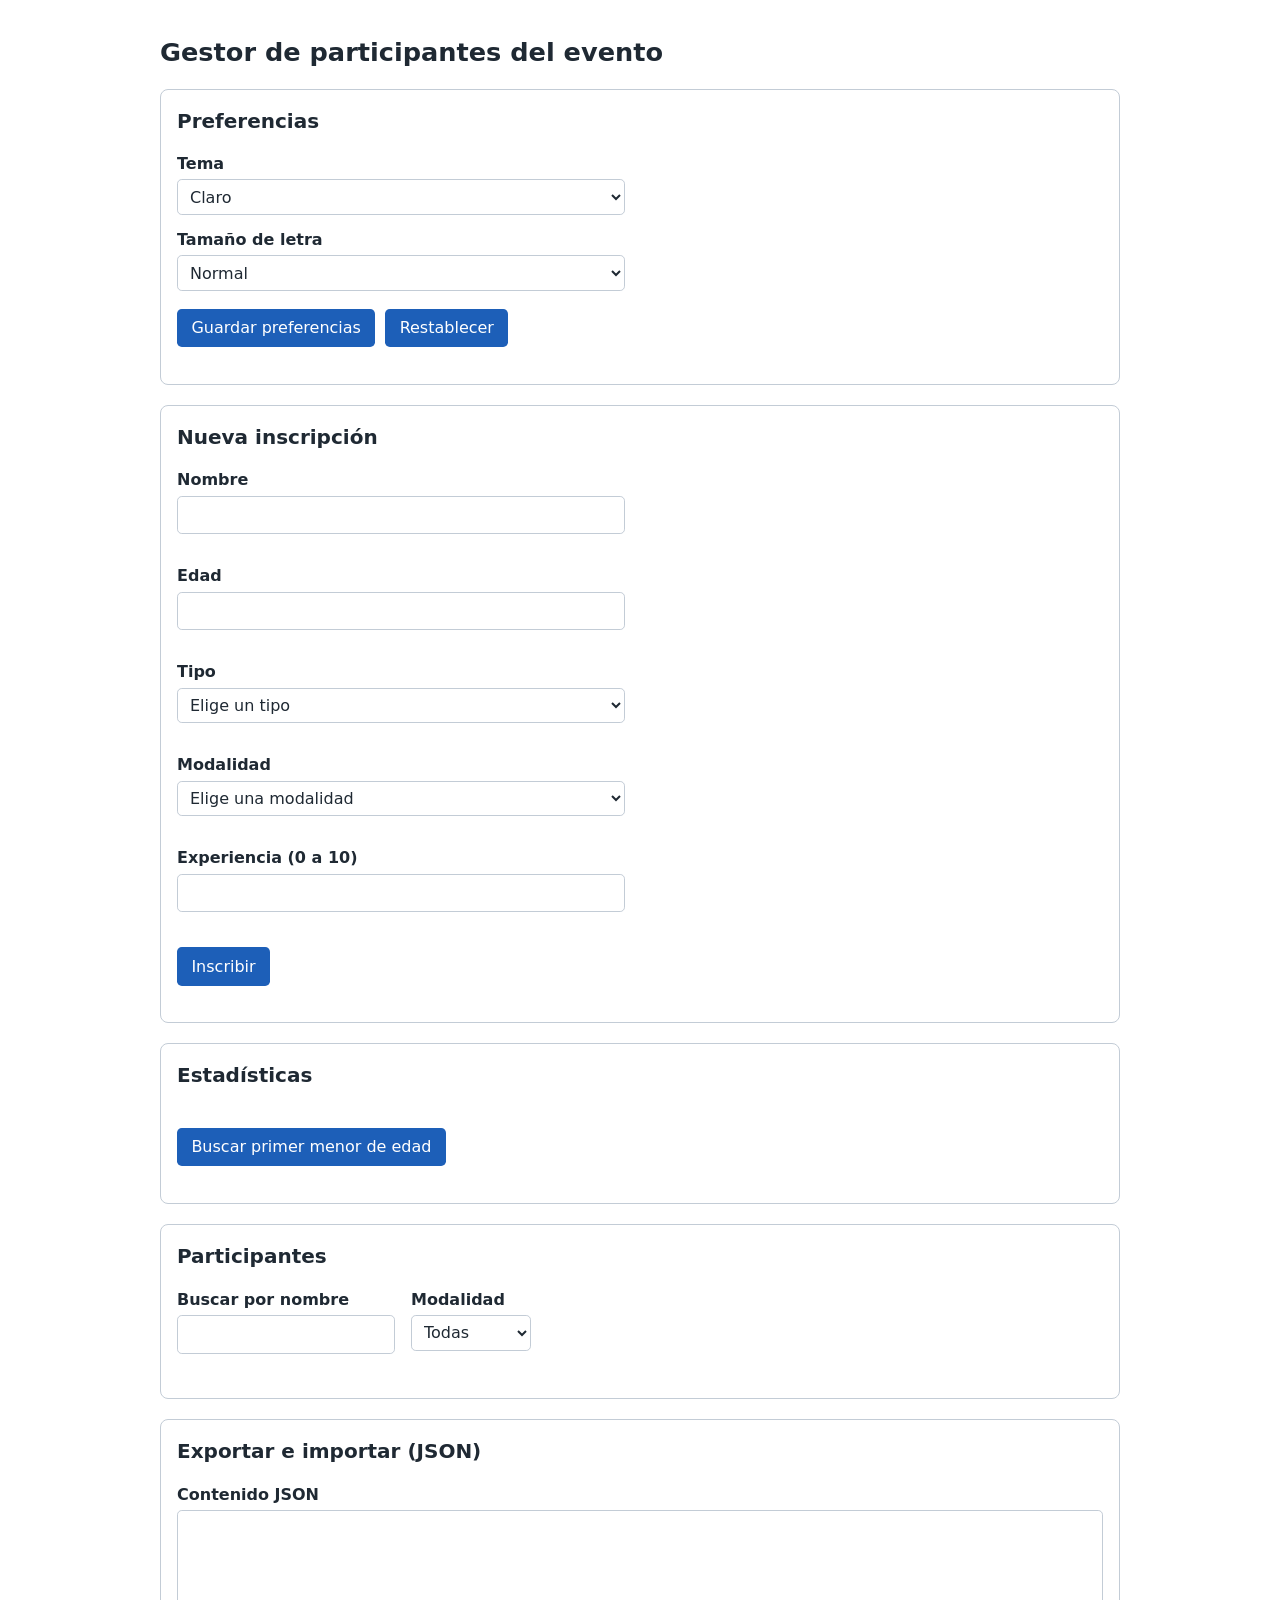
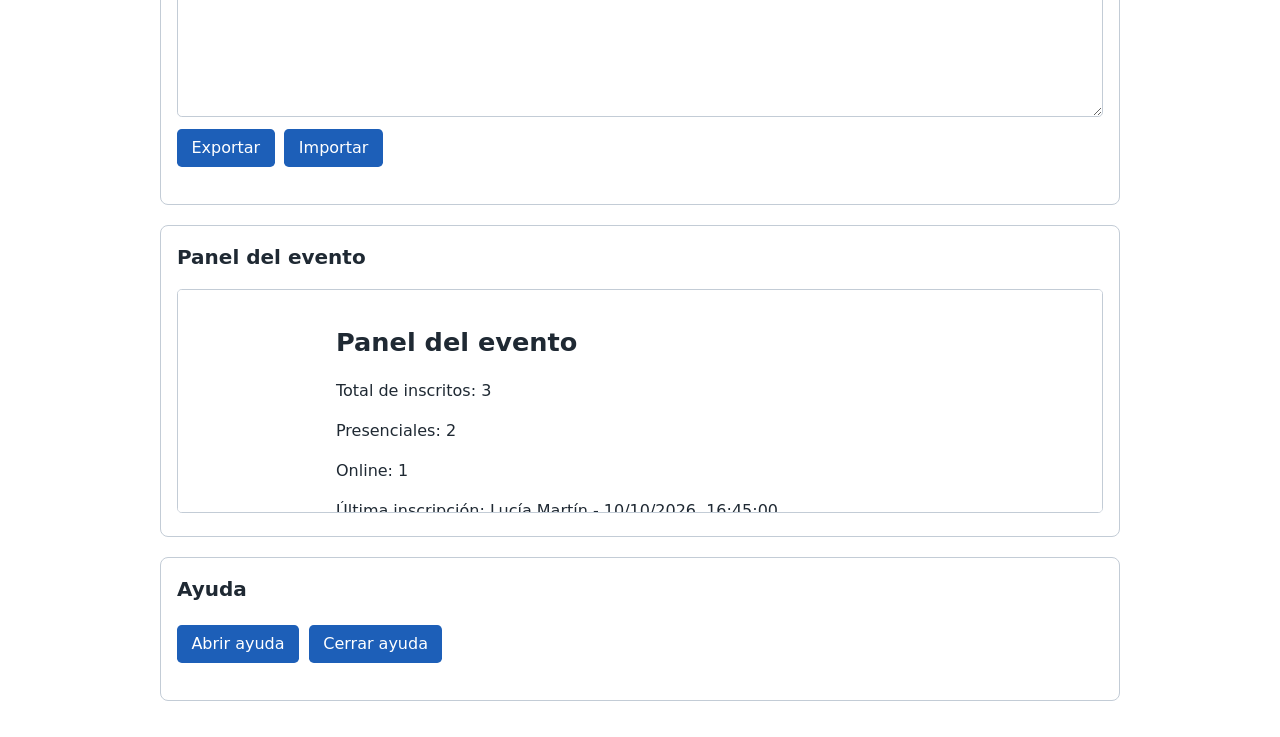
==== gestor-participantes/index.html @ ed471074 "Add files via upload" ====
<!doctype html>
<html lang="es">
<head>
  <meta charset="utf-8">
  <meta name="viewport" content="width=device-width, initial-scale=1">
  <title>Gestor de participantes</title>
  <link rel="stylesheet" href="css/styles.css">
  <script src="js/validacion.js" defer></script>
  <script src="js/cookies.js" defer></script>
  <script src="js/app.js" defer></script>
</head>
<body>
  <header>
    <h1>Gestor de participantes del evento</h1>
  </header>

  <main>
    <!-- PREFERENCIAS (cookies) -->
    <section aria-labelledby="t-pref">
      <h2 id="t-pref">Preferencias</h2>
      <form id="form-preferencias">
        <div class="campo">
          <label for="tema">Tema</label>
          <select id="tema">
            <option value="claro">Claro</option>
            <option value="oscuro">Oscuro</option>
          </select>
        </div>
        <div class="campo">
          <label for="tamano">Tamaño de letra</label>
          <select id="tamano">
            <option value="normal">Normal</option>
            <option value="grande">Grande</option>
          </select>
        </div>
        <button type="submit">Guardar preferencias</button>
        <button type="button" id="btn-restablecer">Restablecer</button>
      </form>
      <p id="estado-preferencias" role="status"></p>
    </section>

    <!-- ALTA -->
    <section aria-labelledby="t-alta">
      <h2 id="t-alta">Nueva inscripción</h2>
      <form id="form-alta" novalidate>
        <div class="campo">
          <label for="nombre">Nombre</label>
          <input id="nombre" type="text">
          <span class="error-campo" id="error-nombre"></span>
        </div>
        <div class="campo">
          <label for="edad">Edad</label>
          <input id="edad" type="text" inputmode="numeric">
          <span class="error-campo" id="error-edad"></span>
        </div>
        <div class="campo">
          <label for="tipo">Tipo</label>
          <select id="tipo">
            <option value="">Elige un tipo</option>
            <option value="estudiante">Estudiante</option>
            <option value="profesional">Profesional</option>
            <option value="invitado">Invitado</option>
          </select>
          <span class="error-campo" id="error-tipo"></span>
        </div>
        <div class="campo">
          <label for="modalidad">Modalidad</label>
          <select id="modalidad">
            <option value="">Elige una modalidad</option>
            <option value="presencial">Presencial</option>
            <option value="online">Online</option>
          </select>
          <span class="error-campo" id="error-modalidad"></span>
        </div>
        <div class="campo">
          <label for="experiencia">Experiencia (0 a 10)</label>
          <input id="experiencia" type="text" inputmode="decimal">
          <span class="error-campo" id="error-experiencia"></span>
        </div>
        <button type="submit">Inscribir</button>
      </form>
      <p id="resumen-errores" class="error-resumen" role="alert"></p>
    </section>

    <!-- ESTADÍSTICAS -->
    <section aria-labelledby="t-stats">
      <h2 id="t-stats">Estadísticas</h2>
      <dl id="estadisticas" class="stats"></dl>
      <button type="button" id="btn-primer-menor">Buscar primer menor de edad</button>
      <p id="resultado-menor" role="status"></p>
    </section>

    <!-- LISTADO -->
    <section aria-labelledby="t-lista">
      <h2 id="t-lista">Participantes</h2>
      <div class="filtros">
        <div class="campo">
          <label for="busqueda">Buscar por nombre</label>
          <input id="busqueda" type="search">
        </div>
        <div class="campo">
          <label for="filtro-modalidad">Modalidad</label>
          <select id="filtro-modalidad">
            <option value="todas">Todas</option>
            <option value="presencial">Presencial</option>
            <option value="online">Online</option>
          </select>
        </div>
      </div>
      <p id="mensaje-lista" role="status"></p>
      <div id="lista" class="lista"></div>
    </section>

    <!-- JSON -->
    <section aria-labelledby="t-json">
      <h2 id="t-json">Exportar e importar (JSON)</h2>
      <label for="json-texto">Contenido JSON</label>
      <textarea id="json-texto" rows="8"></textarea>
      <button type="button" id="btn-exportar">Exportar</button>
      <button type="button" id="btn-importar">Importar</button>
      <p id="mensaje-json" role="status"></p>
    </section>

    <!-- IFRAME -->
    <section aria-labelledby="t-panel">
      <h2 id="t-panel">Panel del evento</h2>
      <iframe id="panel" src="panel.html" title="Panel del evento con total de inscritos y última inscripción"></iframe>
    </section>

    <!-- AYUDA -->
    <section aria-labelledby="t-ayuda">
      <h2 id="t-ayuda">Ayuda</h2>
      <button type="button" id="btn-abrir-ayuda">Abrir ayuda</button>
      <button type="button" id="btn-cerrar-ayuda">Cerrar ayuda</button>
      <p id="estado-ayuda" role="status"></p>
    </section>
  </main>
</body>
</html>
---- gestor-participantes/css/styles.css ----
:root {
  --fondo: #ffffff;
  --texto: #1f2933;
  --suave: #f1f4f8;
  --borde: #c3ccd6;
  --acento: #1d5fb8;
  --error: #a01818;
  --ok: #247340;
  --aviso: #a66b00;
}

body.oscuro {
  --fondo: #1a1d23;
  --texto: #eef1f5;
  --suave: #262a33;
  --borde: #444b57;
  --acento: #7db4ff;
  --error: #ff8a8a;
  --ok: #6fd392;
  --aviso: #ffc266;
}

* { box-sizing: border-box; }

body {
  font-family: system-ui, sans-serif;
  font-size: 1rem;
  line-height: 1.5;
  color: var(--texto);
  background: var(--fondo);
  margin: 0;
  padding: 1rem;
}
body.grande { font-size: 1.25rem; }

header, main { max-width: 60rem; margin: 0 auto; }
h1 { font-size: 1.6em; }
h2 { font-size: 1.25em; margin-top: 0; }

section {
  border: 1px solid var(--borde);
  border-radius: 0.5rem;
  padding: 1rem;
  margin-bottom: 1.25rem;
}

/* Formularios */
.campo { margin-bottom: 0.8rem; }
label { display: block; font-weight: 600; margin-bottom: 0.2rem; }
input, select, textarea, button {
  font: inherit;
  color: inherit;
}
input, select, textarea {
  width: 100%;
  max-width: 28rem;
  padding: 0.4rem 0.5rem;
  background: var(--fondo);
  border: 1px solid var(--borde);
  border-radius: 0.3rem;
}
textarea { max-width: 100%; font-family: monospace; }
button {
  padding: 0.45rem 0.9rem;
  margin: 0.3rem 0.3rem 0.3rem 0;
  background: var(--acento);
  color: var(--fondo);
  border: 0;
  border-radius: 0.3rem;
  cursor: pointer;
}
button:hover { opacity: 0.9; }
:focus-visible { outline: 3px solid var(--aviso); outline-offset: 2px; }

/* Errores */
.error-campo { display: block; color: var(--error); font-size: 0.9em; min-height: 1.2em; }
.error-resumen { color: var(--error); font-weight: 600; }
.campo-invalido { border-color: var(--error); }
.exito { color: var(--ok); }
.error { color: var(--error); }

/* Estadísticas */
.stats {
  display: grid;
  grid-template-columns: repeat(auto-fit, minmax(13rem, 1fr));
  gap: 0.6rem;
  margin: 0 0 1rem;
}
.stats div { background: var(--suave); padding: 0.5rem 0.7rem; border-radius: 0.3rem; }
.stats dt { font-size: 0.85em; }
.stats dd { margin: 0; font-weight: 700; }

/* Filtros y listado */
.filtros { display: flex; flex-wrap: wrap; gap: 1rem; }
.lista {
  display: grid;
  grid-template-columns: repeat(auto-fill, minmax(16rem, 1fr));
  gap: 0.8rem;
}

/* Tarjetas */
.tarjeta {
  background: var(--suave);
  border: 1px solid var(--borde);
  border-left-width: 0.5rem;
  border-radius: 0.4rem;
  padding: 0.8rem;
}
.tarjeta h3 { margin: 0 0 0.4rem; font-size: 1.1em; }
.tarjeta p { margin: 0.2rem 0; }
.tarjeta.menor { border-left-color: var(--aviso); }
.tarjeta.mayor { border-left-color: var(--ok); }
.tarjeta.online { border-top: 3px dashed var(--acento); }
.tarjeta.presencial { border-top: 3px solid var(--acento); }

/* Iframe */
iframe {
  width: 100%;
  height: 14rem;
  border: 1px solid var(--borde);
  border-radius: 0.3rem;
}

/* Páginas panel.html y ayuda.html */
.body-panel { max-width: 40rem; margin: 0 auto; }
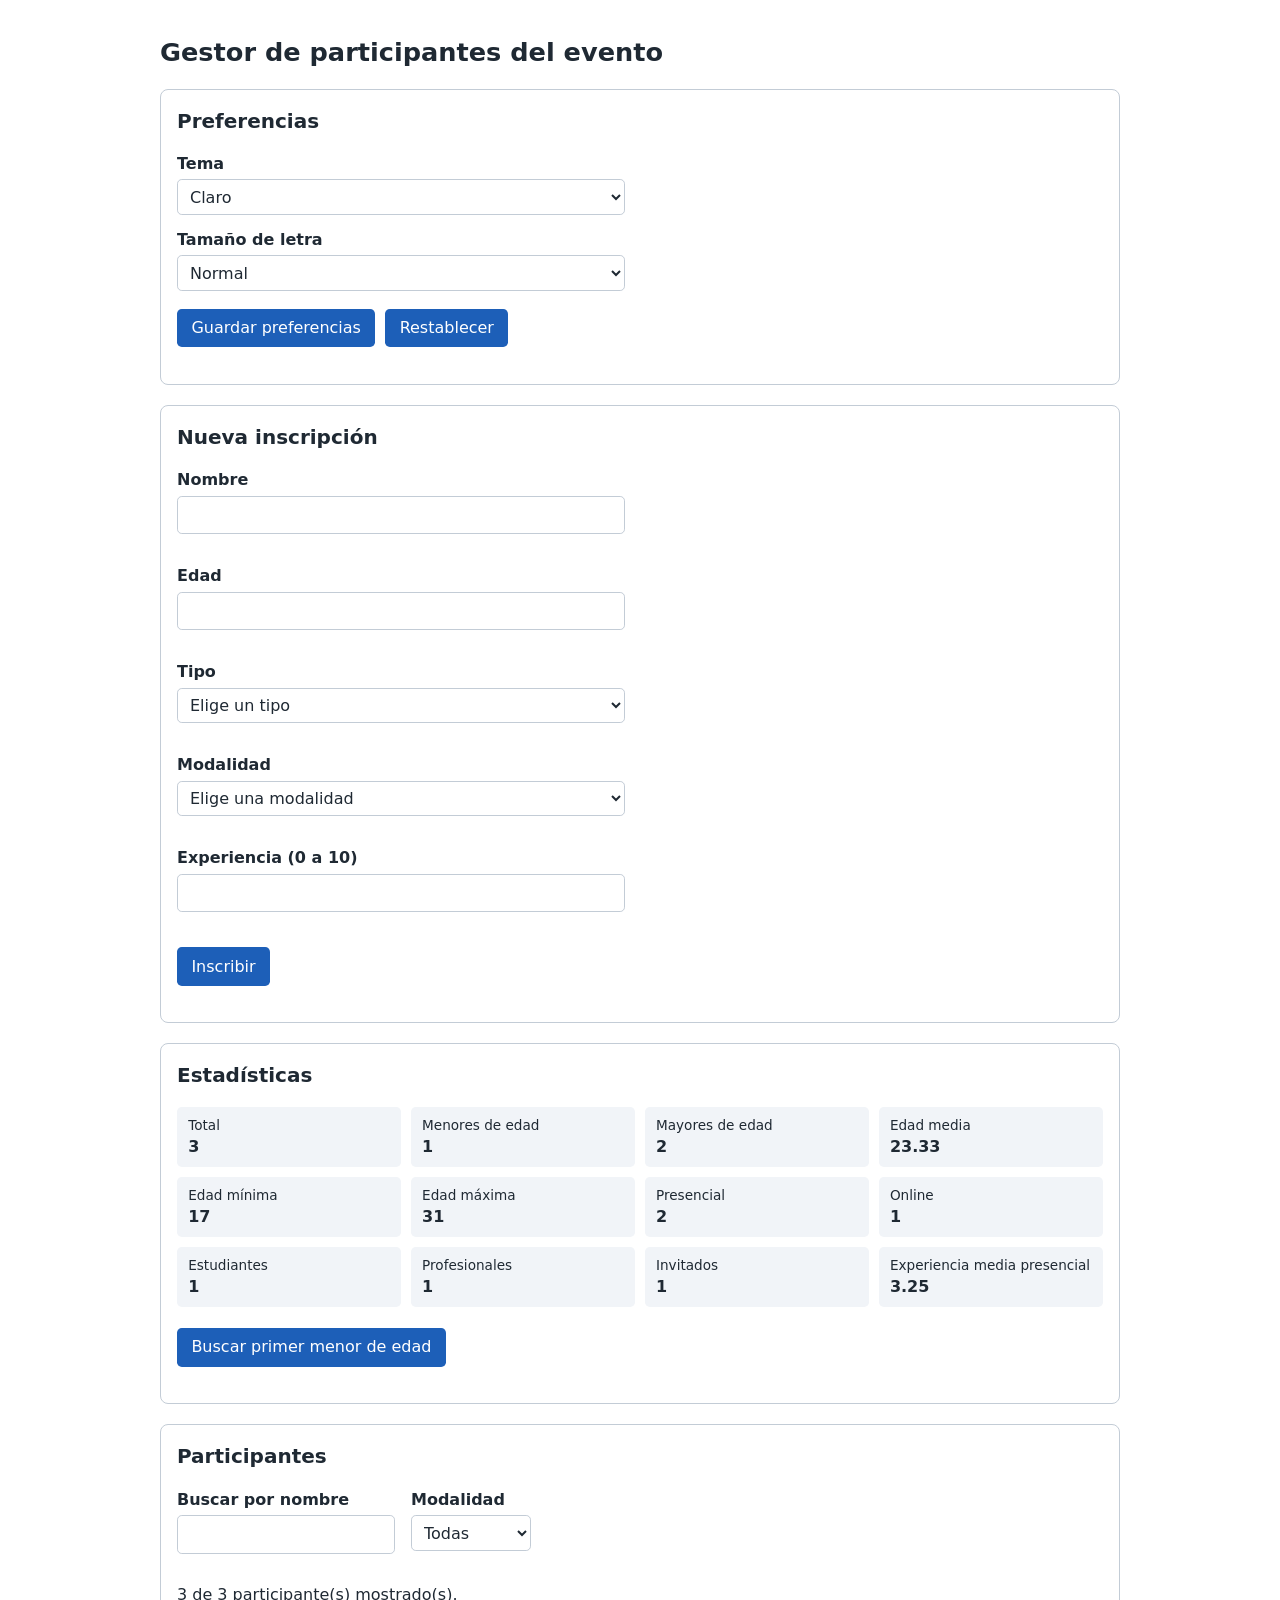
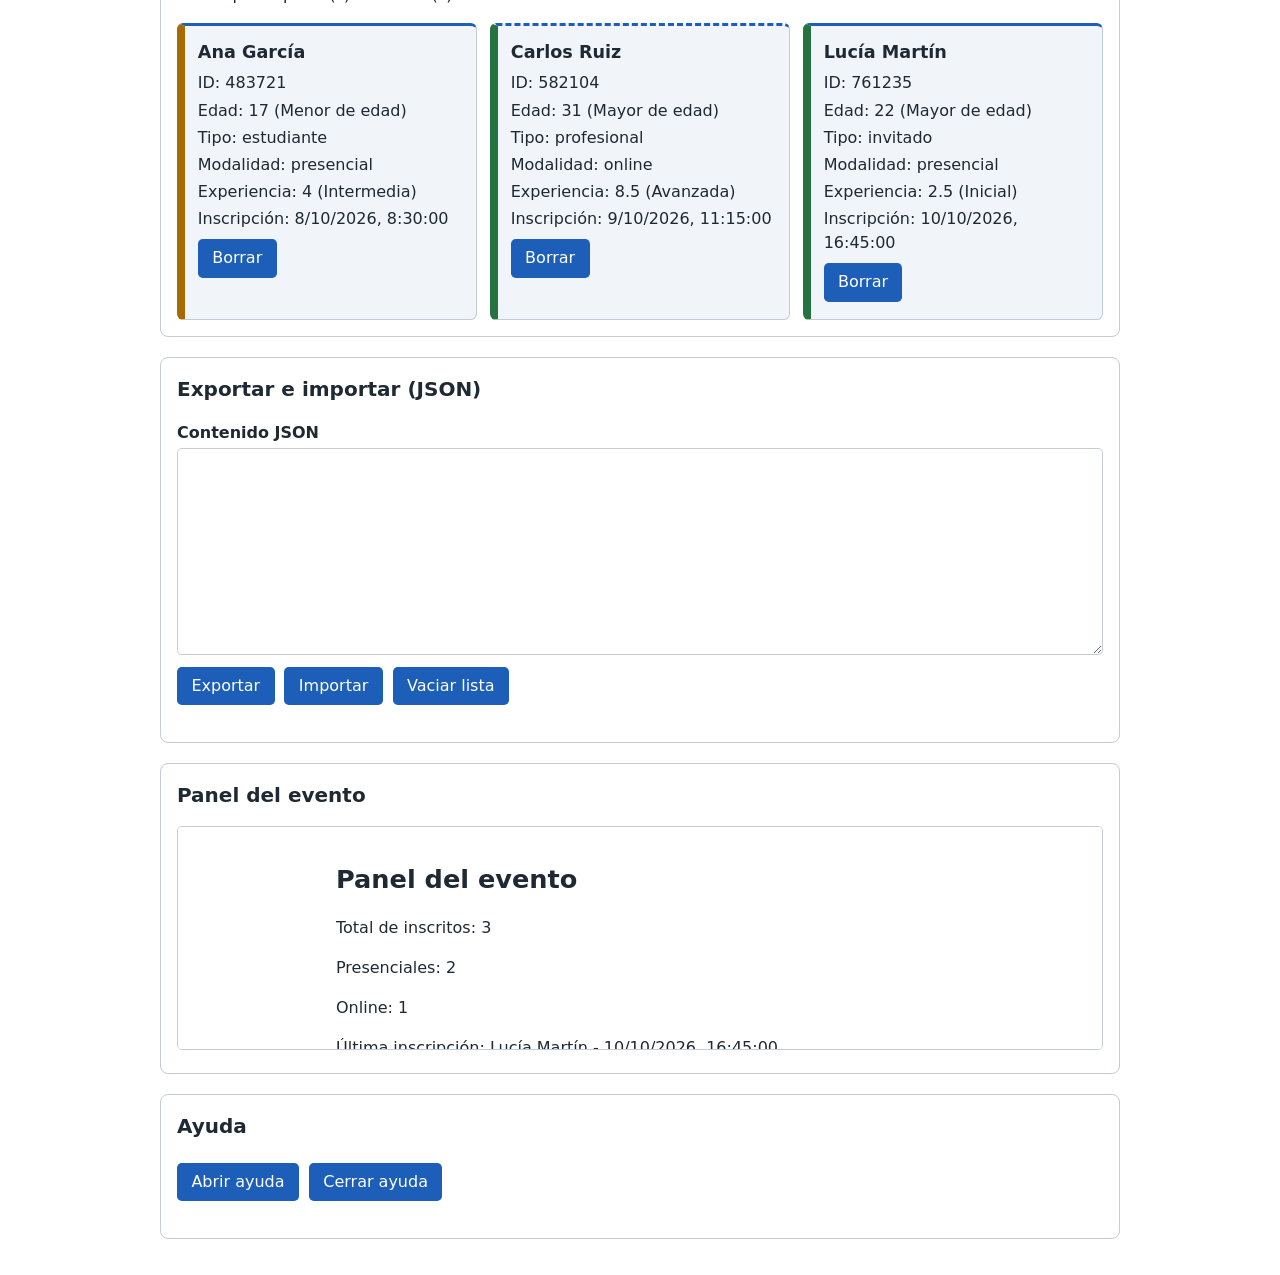
==== commit 38d2219a: "Add files via upload" ====
--- a/gestor-participantes/index.html
+++ b/gestor-participantes/index.html
@@ -1,139 +1,141 @@
-<!doctype html>
-<html lang="es">
-<head>
-  <meta charset="utf-8">
-  <meta name="viewport" content="width=device-width, initial-scale=1">
-  <title>Gestor de participantes</title>
-  <link rel="stylesheet" href="css/styles.css">
-  <script src="js/validacion.js" defer></script>
-  <script src="js/cookies.js" defer></script>
-  <script src="js/app.js" defer></script>
-</head>
-<body>
-  <header>
-    <h1>Gestor de participantes del evento</h1>
-  </header>
-
-  <main>
-    <!-- PREFERENCIAS (cookies) -->
-    <section aria-labelledby="t-pref">
-      <h2 id="t-pref">Preferencias</h2>
-      <form id="form-preferencias">
-        <div class="campo">
-          <label for="tema">Tema</label>
-          <select id="tema">
-            <option value="claro">Claro</option>
-            <option value="oscuro">Oscuro</option>
-          </select>
-        </div>
-        <div class="campo">
-          <label for="tamano">Tamaño de letra</label>
-          <select id="tamano">
-            <option value="normal">Normal</option>
-            <option value="grande">Grande</option>
-          </select>
-        </div>
-        <button type="submit">Guardar preferencias</button>
-        <button type="button" id="btn-restablecer">Restablecer</button>
-      </form>
-      <p id="estado-preferencias" role="status"></p>
-    </section>
-
-    <!-- ALTA -->
-    <section aria-labelledby="t-alta">
-      <h2 id="t-alta">Nueva inscripción</h2>
-      <form id="form-alta" novalidate>
-        <div class="campo">
-          <label for="nombre">Nombre</label>
-          <input id="nombre" type="text">
-          <span class="error-campo" id="error-nombre"></span>
-        </div>
-        <div class="campo">
-          <label for="edad">Edad</label>
-          <input id="edad" type="text" inputmode="numeric">
-          <span class="error-campo" id="error-edad"></span>
-        </div>
-        <div class="campo">
-          <label for="tipo">Tipo</label>
-          <select id="tipo">
-            <option value="">Elige un tipo</option>
-            <option value="estudiante">Estudiante</option>
-            <option value="profesional">Profesional</option>
-            <option value="invitado">Invitado</option>
-          </select>
-          <span class="error-campo" id="error-tipo"></span>
-        </div>
-        <div class="campo">
-          <label for="modalidad">Modalidad</label>
-          <select id="modalidad">
-            <option value="">Elige una modalidad</option>
-            <option value="presencial">Presencial</option>
-            <option value="online">Online</option>
-          </select>
-          <span class="error-campo" id="error-modalidad"></span>
-        </div>
-        <div class="campo">
-          <label for="experiencia">Experiencia (0 a 10)</label>
-          <input id="experiencia" type="text" inputmode="decimal">
-          <span class="error-campo" id="error-experiencia"></span>
-        </div>
-        <button type="submit">Inscribir</button>
-      </form>
-      <p id="resumen-errores" class="error-resumen" role="alert"></p>
-    </section>
-
-    <!-- ESTADÍSTICAS -->
-    <section aria-labelledby="t-stats">
-      <h2 id="t-stats">Estadísticas</h2>
-      <dl id="estadisticas" class="stats"></dl>
-      <button type="button" id="btn-primer-menor">Buscar primer menor de edad</button>
-      <p id="resultado-menor" role="status"></p>
-    </section>
-
-    <!-- LISTADO -->
-    <section aria-labelledby="t-lista">
-      <h2 id="t-lista">Participantes</h2>
-      <div class="filtros">
-        <div class="campo">
-          <label for="busqueda">Buscar por nombre</label>
-          <input id="busqueda" type="search">
-        </div>
-        <div class="campo">
-          <label for="filtro-modalidad">Modalidad</label>
-          <select id="filtro-modalidad">
-            <option value="todas">Todas</option>
-            <option value="presencial">Presencial</option>
-            <option value="online">Online</option>
-          </select>
-        </div>
-      </div>
-      <p id="mensaje-lista" role="status"></p>
-      <div id="lista" class="lista"></div>
-    </section>
-
-    <!-- JSON -->
-    <section aria-labelledby="t-json">
-      <h2 id="t-json">Exportar e importar (JSON)</h2>
-      <label for="json-texto">Contenido JSON</label>
-      <textarea id="json-texto" rows="8"></textarea>
-      <button type="button" id="btn-exportar">Exportar</button>
-      <button type="button" id="btn-importar">Importar</button>
-      <p id="mensaje-json" role="status"></p>
-    </section>
-
-    <!-- IFRAME -->
-    <section aria-labelledby="t-panel">
-      <h2 id="t-panel">Panel del evento</h2>
-      <iframe id="panel" src="panel.html" title="Panel del evento con total de inscritos y última inscripción"></iframe>
-    </section>
-
-    <!-- AYUDA -->
-    <section aria-labelledby="t-ayuda">
-      <h2 id="t-ayuda">Ayuda</h2>
-      <button type="button" id="btn-abrir-ayuda">Abrir ayuda</button>
-      <button type="button" id="btn-cerrar-ayuda">Cerrar ayuda</button>
-      <p id="estado-ayuda" role="status"></p>
-    </section>
-  </main>
-</body>
+<!doctype html>
+<html lang="es">
+<head>
+  <meta charset="utf-8">
+  <meta name="viewport" content="width=device-width, initial-scale=1">
+  <title>Gestor de participantes</title>
+  <link rel="stylesheet" href="css/styles.css">
+  <script src="js/validacion.js" defer></script>
+  <script src="js/cookies.js" defer></script>
+  <script src="js/app.js" defer></script>
+</head>
+<body>
+  <header>
+    <h1>Gestor de participantes del evento</h1>
+  </header>
+
+  <main>
+    <!-- PREFERENCIAS (cookies) -->
+    <section aria-labelledby="t-pref">
+      <h2 id="t-pref">Preferencias</h2>
+      <form id="form-preferencias">
+        <div class="campo">
+          <label for="tema">Tema</label>
+          <select id="tema">
+            <option value="claro">Claro</option>
+            <option value="oscuro">Oscuro</option>
+          </select>
+        </div>
+        <div class="campo">
+          <label for="tamano">Tamaño de letra</label>
+          <select id="tamano">
+            <option value="normal">Normal</option>
+            <option value="grande">Grande</option>
+          </select>
+        </div>
+        <button type="submit">Guardar preferencias</button>
+        <button type="button" id="btn-restablecer">Restablecer</button>
+      </form>
+      <p id="estado-preferencias" role="status"></p>
+    </section>
+
+    <!-- ALTA -->
+    <section aria-labelledby="t-alta">
+      <h2 id="t-alta">Nueva inscripción</h2>
+      <form id="form-alta" novalidate>
+        <div class="campo">
+          <label for="nombre">Nombre</label>
+          <input id="nombre" type="text" aria-describedby="error-nombre">
+          <span class="error-campo" id="error-nombre"></span>
+        </div>
+        <div class="campo">
+          <label for="edad">Edad</label>
+          <input id="edad" type="text" aria-describedby="error-edad" inputmode="numeric">
+          <span class="error-campo" id="error-edad"></span>
+        </div>
+        <div class="campo">
+          <label for="tipo">Tipo</label>
+          <select id="tipo" aria-describedby="error-tipo">
+            <option value="">Elige un tipo</option>
+            <option value="estudiante">Estudiante</option>
+            <option value="profesional">Profesional</option>
+            <option value="invitado">Invitado</option>
+          </select>
+          <span class="error-campo" id="error-tipo"></span>
+        </div>
+        <div class="campo">
+          <label for="modalidad">Modalidad</label>
+          <select id="modalidad" aria-describedby="error-modalidad">
+            <option value="">Elige una modalidad</option>
+            <option value="presencial">Presencial</option>
+            <option value="online">Online</option>
+          </select>
+          <span class="error-campo" id="error-modalidad"></span>
+        </div>
+        <div class="campo">
+          <label for="experiencia">Experiencia (0 a 10)</label>
+          <input id="experiencia" type="text" aria-describedby="error-experiencia" inputmode="decimal">
+          <span class="error-campo" id="error-experiencia"></span>
+        </div>
+        <button type="submit">Inscribir</button>
+      </form>
+      <p id="resumen-errores" class="error-resumen" role="alert"></p>
+      <p id="mensaje-alta" role="status"></p>
+    </section>
+
+    <!-- ESTADÍSTICAS -->
+    <section aria-labelledby="t-stats">
+      <h2 id="t-stats">Estadísticas</h2>
+      <dl id="estadisticas" class="stats"></dl>
+      <button type="button" id="btn-primer-menor">Buscar primer menor de edad</button>
+      <p id="resultado-menor" role="status"></p>
+    </section>
+
+    <!-- LISTADO -->
+    <section aria-labelledby="t-lista">
+      <h2 id="t-lista">Participantes</h2>
+      <div class="filtros">
+        <div class="campo">
+          <label for="busqueda">Buscar por nombre</label>
+          <input id="busqueda" type="search">
+        </div>
+        <div class="campo">
+          <label for="filtro-modalidad">Modalidad</label>
+          <select id="filtro-modalidad">
+            <option value="todas">Todas</option>
+            <option value="presencial">Presencial</option>
+            <option value="online">Online</option>
+          </select>
+        </div>
+      </div>
+      <p id="mensaje-lista" role="status"></p>
+      <div id="lista" class="lista"></div>
+    </section>
+
+    <!-- JSON -->
+    <section aria-labelledby="t-json">
+      <h2 id="t-json">Exportar e importar (JSON)</h2>
+      <label for="json-texto">Contenido JSON</label>
+      <textarea id="json-texto" rows="8"></textarea>
+      <button type="button" id="btn-exportar">Exportar</button>
+      <button type="button" id="btn-importar">Importar</button>
+      <button type="button" id="btn-vaciar">Vaciar lista</button>
+      <p id="mensaje-json" role="status"></p>
+    </section>
+
+    <!-- IFRAME -->
+    <section aria-labelledby="t-panel">
+      <h2 id="t-panel">Panel del evento</h2>
+      <iframe id="panel" title="Panel del evento con total de inscritos y última inscripción"></iframe>
+    </section>
+
+    <!-- AYUDA -->
+    <section aria-labelledby="t-ayuda">
+      <h2 id="t-ayuda">Ayuda</h2>
+      <button type="button" id="btn-abrir-ayuda">Abrir ayuda</button>
+      <button type="button" id="btn-cerrar-ayuda">Cerrar ayuda</button>
+      <p id="estado-ayuda" role="status"></p>
+    </section>
+  </main>
+</body>
 </html>
